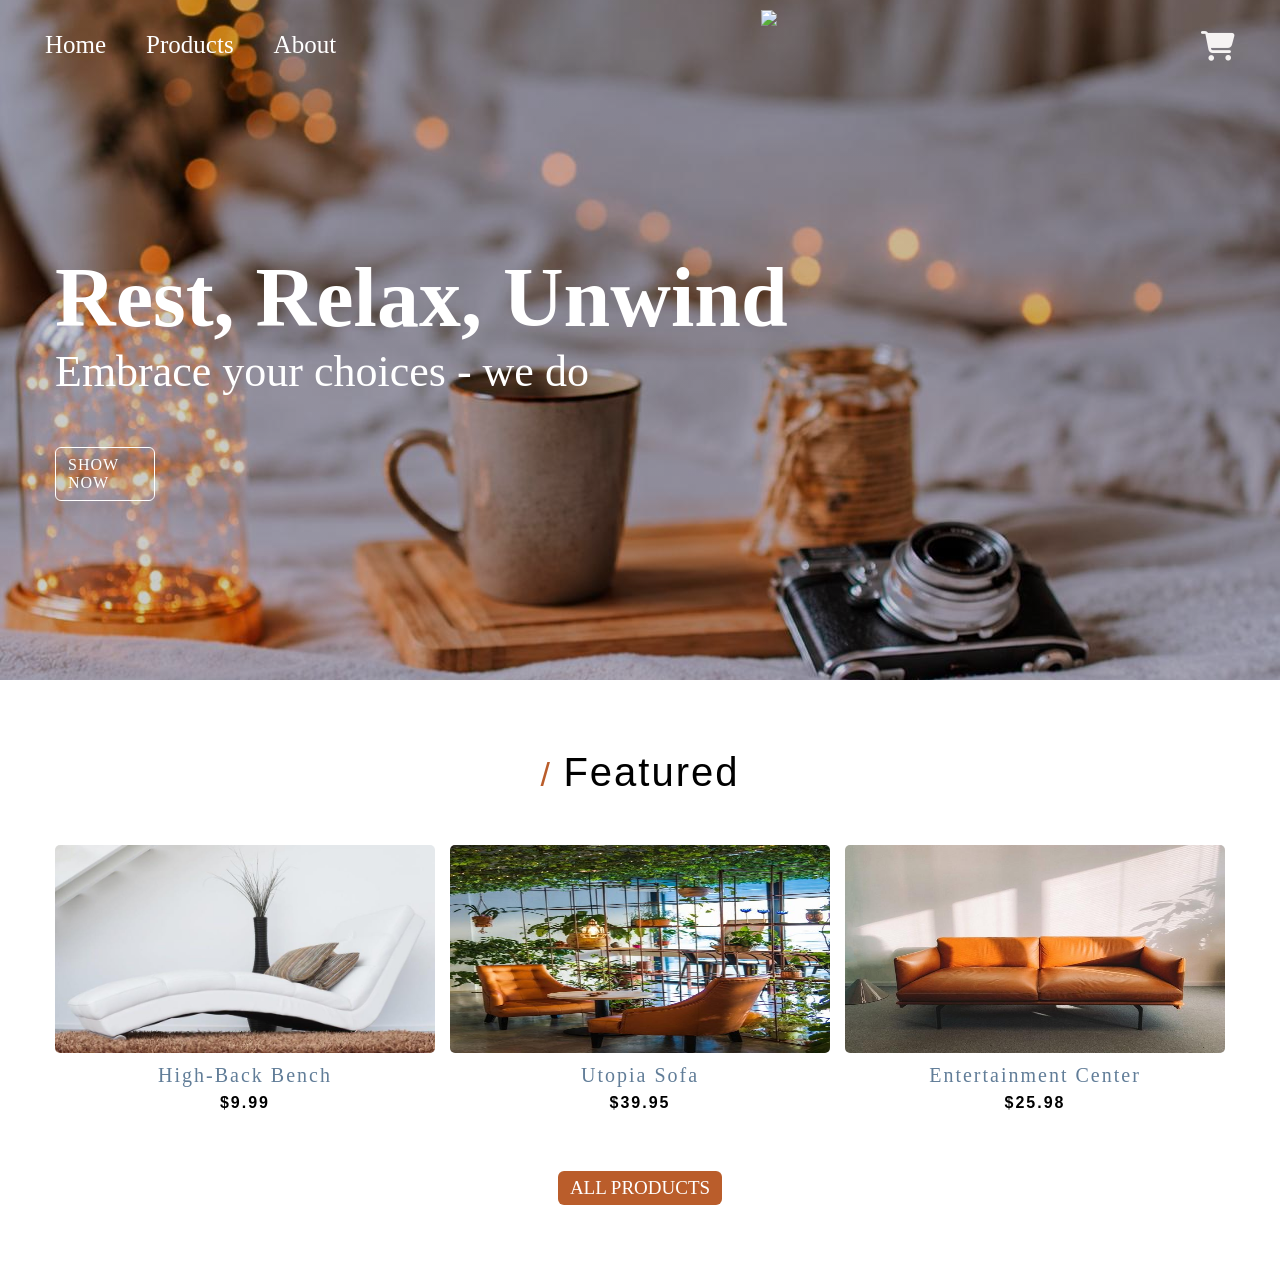
==== index.html @ 10253157 "Fix GitHub Pages" ====
<!DOCTYPE html>
<html lang="en">
<head>
    <meta charset="UTF-8">
    <meta name="viewport" content="width=device-width, initial-scale=1.0">
    <title>Home | Comfy</title>
   <link rel="stylesheet" href="./home.css">
   <link rel="stylesheet" href="https://cdnjs.cloudflare.com/ajax/libs/font-awesome/6.7.2/css/all.min.css">
</head>
<body>

    <!-- YOUR CART START  -->
     <!-- MAIN CART START HERE -->
     <div id="cart-overlay"></div>
     <div id="your-cart" >
        <i id="close-cart" class="fa-solid fa-xmark"></i>

        <h1 id="cart-title">Your Bag</h1>
     <!-- CART CONTAINER START  -->
         <div class="cart-container">

            <!-- PRODUCT CART START  -->
         <div class="product-cart">
            <!-- CARD HOLDER -->
            <div class="card-holder">
            </div> 
            <!-- CARD HOLDER ENDS -->
         </div>
         
           <!-- PRODUCT CART ENDS -->

           <!-- TOTAL DETAILS START  -->
        <div class="total">
            <h5>Total:$0</h5>
            <button id="check">CHECKOUT</button>
        </div>
            <!-- TOTAL DETAILS ENDS -->
     </div>
            <!-- CART CONATINER ENDS  -->
     </div>
    <!-- YOUR CART ENDS  -->

    <!-- HEADER -->
 <section class="banner">
        <!-- nav links -->
     <nav> 
         <ul>
             <li><a href="./index.html">Home</a></li>
            <li><a href="./products.html">Products</a></li>
            <li><a href="./about.html">About</a></li>
         </ul>

             <img src="./IMAGE/logo-white.svg" >
        <!-- add cart -->
        <div class="toggle-btn">

            <i id="icon" class="fa-solid fa-cart-shopping"></i>
            <span class="add-to-cart"></span>

        </div>
     </nav>      
     <div class="hero-container">
          
        <h1>Rest, Relax, Unwind</h1>
        <h3>Embrace your choices - we do</h3>
        <a href="./products.html">SHOW NOW</a>
     </div>
</section>

<!-- FEATURE SECTION START  -->
<section class="feature-section"> 
    <div class="title">
        <h1><span>/   </span>Featured</h1>
    </div> 
    <!-- FEATURE IMAGE START -->
    <section class="cards">
        <div class="box">
            <a id="hidden" href="">
                <i id="mag" class="fa-solid fa-magnifying-glass"></i>
            </a>
            
            <button class="add-item"  onclick="addToCart(this)"><i class="fa-solid fa-cart-shopping"></i></button>
            <img id="img" src="./images/18a5ca7a-4a4b-40fe-b93e-9c9b5dda049d.jpg">
            <p>High-Back Bench</p>
            <h4>$9.99</h4>
        </div>

        <div class="box">
            <a id="hidden" href="">
                <i id="mag" class="fa-solid fa-magnifying-glass"></i>
            </a> 
            <button class="add-item" type="button" aria-label="Add Utopia Sofa to cart" onclick="addToCart(this)"><i class="fa-solid fa-cart-shopping"></i></button>
            <img id="img" src="./images/2634ae1d-33b5-4786-87bf-69f774c6e778.jpg">
            <p>Utopia Sofa</p>
            <h4>$39.95</h4>
        </div>

        <div class="box">
            <a id="hidden" href="">
                <i id="mag" class="fa-solid fa-magnifying-glass"></i>
            </a>
            <button class="add-item" type="button" aria-label="Add Entertainment Center to cart" onclick="addToCart(this)"><i class="fa-solid fa-cart-shopping"></i></button>
            <img id="img" src="./images/b48bc074-48e8-4906-8eb5-55dd62059fb4.jpg">
            <p id="p">Entertainment Center</p>
            <h4 id="h4">$25.98</h4>
        </div>
    
    </section>
    <!-- FEATURE IMAGE ENDS  -->

     <a href="./products.html">ALL  PRODUCTS</a>

</section>
    
<script src="./home.js"></script>
</body>
</html>
---- home.css ----
*{
    box-sizing: border-box;
    margin: 0;
    padding: 0;
    color: black;
}
body{
    width: 100%;
    overflow-x: hidden;
    color: black;
}
/* YOUR CART START  */
#cart-overlay{
    position:fixed;
    inset:0;
    z-index:2;
    background:rgba(0, 0, 0, 0.45);
    opacity:0;
    visibility:hidden;
    pointer-events:none;
    transition:opacity 0.5s, visibility 0.5s;
}
#cart-overlay.active{
    opacity:1;
    visibility:visible;
    pointer-events:auto;
}
body.cart-open{
    overflow:hidden;
}
#your-cart{
    position: fixed;
    width:min(400px, 100vw);
    height:100%;
    top:0;
    right: -100%;
    background-color: aliceblue;
    transition: 0.5s;
    z-index: 3;
}

#your-cart.active{
    right: 0;
}
#close-cart{
    font-size: 35px;
    font-weight: 900px;
    padding: 20px;
}
#your-cart h1{
    font-size: 35px;
    font-weight: 900px;
    text-align: center;
    font-family:'Trebuchet MS', 'Lucida Sans Unicode', 'Lucida Grande', 'Lucida Sans', Arial, sans-serif;
    /* padding: 20px; */
}

/* CART CONTAINER START */
.cart-container{
    width:100%;
    height:100%;
    display: flex;
    flex-direction: column;
    align-items: center;
}
/* PRODUCT CART START  */
.product-cart{
    margin-top: 25px;
    width:calc(100% - 32px);
    max-height:600px;
    display: flex;
    flex-direction: column;
    overflow-y: auto;
}
/* CARD HOLDER START  */
.card-holder{
    margin-top: 10px;
    width:100%;
    display: flex;
    flex-direction: column;
    gap:12px;
}
.cart-item{
    width:100%;
    min-height:60px;
    display:flex;
    align-items:center;
    gap:12px;
}

/* CARD HOLDER ENDS  */

.image-cart {
    border-radius: 10px;
    width:75px;
    height:50px;
    margin-top: 5px;
}
.image-cart img{
    border-radius: 5px;
    width:75px;
    height:50px;
}
.cards-details{
    flex:1;
    min-width:0;
}
.cards-details h4{
    font-size: 16px;
    font-weight: 400;
    letter-spacing: 1.6px;
}
.cards-details p{
    font-size: 12px;
}
.cards-details button{
    text-align: center;
    border: none;
    background-color:aliceblue;
    margin-top: 5px;
    font-size: 12px;
}
/* PRODUCT CART ENDS */

/* VALUE START */
.value{
    width:40px;
    height:70px;
    flex:0 0 40px;
}
.value button{
    border: none;
    width: 20px;
    height: 20px;
    font-size: 15.6px;
    background-color: aliceblue;  
}
.value p{
    font-size: 17px;
    width: 20px;
    height: 20px;
    display: flex;
    justify-content: center;
}
.value i{
    font-size: 15px;
}
/* VALUE ENDS */

/* TOTAL DETAILS START */
.cart-container h5{
    margin-top: 25px;
    color:red;
    font-size: 30px;
    letter-spacing: 2px;
    text-align: center;
    font-family:'Trebuchet MS', 'Lucida Sans Unicode', 'Lucida Grande', 'Lucida Sans', Arial, sans-serif;
}
.cart-container #check{
    border: none;
    margin-top: 15px;
    width: 276px;
    height: 29px;
    background-color: rgb(186,93,43);
    color:white;
}
/* TOTAL DETAILS START */

/* CART CONTAINER ENDS */

/* YOUR CART ENDS */
.banner{
    width:100%;
    height:680px;
    padding: 10px;
    display: flex;
    align-items: center;
    flex-direction: column;
    background-image:
        linear-gradient(rgba(0, 0, 0, 0.2), rgba(0, 0, 0, 0.2)),
        url(./images/911af168-8ce4-4bab-848f-d136a46c5df2.jpg);
    background-repeat: no-repeat;
    background-size: cover;
    background-position: center;
}
/* HEADER START HERE */
nav{
    width:100%;
    max-width:1230px;
    height:70px;
    display: flex;
    justify-content: space-between;
}
ul{
    padding: 20px;
    display: flex;
    justify-content: center; 
    align-items: center;
    list-style: none;
    font-size: 25px;
    color:white;
    gap:40px;
}
.banner a{
    text-decoration: none;
    color: white;
}
.banner  a:hover{
    color:rgb(185, 90, 44);
}
nav img{
    margin: 0;
}
.toggle-btn{
    position: relative;
    color:white;
    padding: 20px;
    font-size: 30px;
}
/* ADD TO CART START HERE */
#icon{
    z-index: 0;
    color:rgb(246, 243, 243);
}
.add-to-cart{
    position: absolute;
    top: 8px;
    right: 8px;
    z-index: 2;
    min-width: 20px;
    height: 20px;
    padding: 0 4px;
    border-radius: 999px;
    background-color: orange;
    visibility: hidden;
    display: flex;
    align-items: center;
    justify-content: center;
    color: white;
    font-size: 12px;
    font-weight: bold;
    box-sizing: border-box;
}
/* ADD TO CART START ENDS */

/* HEADER ENDS */

/* MIDDLE PART START */
.hero-container{
    width:100%;
    max-width:1170px;
    height:720px;
    display: flex;
    flex-direction: column;
    justify-content: center;
}
.hero-container h1{
    font-size: 84px;
    font-weight: 700;
    color:white;
    font-family: "Kaushan Script", cursive;
}
.hero-container h3{
    font-size: 44px;
    font-weight:400;
    color:white;
}

.hero-container a{
    border: 1px solid;
    border-radius: 6px;
    width: 100px;
    padding: 0.5rem 0.75rem;
    margin-top: 50px;
    font-size: 16px;
    letter-spacing: 1px;
    /* font-weight: bold; */
    text-decoration: none;
    color:white;
}
.hero-container a:hover{
    background-color: white;
    color:rgb(218,130,82);
}
/* MIDDLE PART ENDS */

/* FEATURE-SECTION START */

.feature-section{
    width: 100%;
    height:592px;
    display: flex;
    flex-direction: column;
    align-items: center;
    gap:50px;
}

.title  h1{
   font-family: -apple-system, BlinkMacSystemFont, "Segoe UI", Roboto, Oxygen, Ubuntu, Cantarell, "Open Sans", "Helvetica Neue", sans-serif;
   font-size: 40px;
   font-weight: 500;
   margin-top: 70px;
   letter-spacing: 2px;
}

.feature-section span{
   font-size: 34px;
   font-weight: 500;
   color: rgb(186,93,43);
}

.cards{
    width:calc(100% - 32px);
    max-width:1170px;
    height:276px;
    display: flex;
    gap:15px;
}
.cards .box{
    flex:1 1 0;
    min-width:0;
    height:208px;
}
.cards .box > img{
    border-radius: 5px;
    width: 100%;
    height:208px;
    margin-right:0;
}
.box p{
    font-size: 20px;
    letter-spacing: 2px;
    color: rgb(97, 125, 152);
    text-align: center;
    padding: 7px;
}
.box h4{
    font-size: 16px;
    text-align: center;
    letter-spacing: 2px;
    font-family: -apple-system, BlinkMacSystemFont, "Segoe UI", Roboto, Oxygen, Ubuntu, Cantarell, "Open Sans", "Helvetica Neue", sans-serif;
}
/* lINK EDITING START */
.feature-section a{
    border-radius: 6px;
    text-decoration: none;
     background-color: rgb(186,93,43);
    color:white;
    font-size: 19px;
    padding:0.375rem 0.75rem;
}
.feature-section a:hover{
    color:black;
    background-color: rgb(218,130,82);
}
/* FEATURE-SECTION ENDS*/



.box #hidden{
    display: flex;
    align-items: center;
    justify-content: center;
    border-radius: 25px;
    position: absolute;
    z-index:2;
    top: 80px;
    right: 200px;
    background-color: rgb(218,130,82);
    box-sizing: border-box;
    width: 36px;
    height: 36px;
    opacity: 0;
    transition: opacity 0.2s ease;
}
 #mag{
    font-size: 16px !important;
    color: rgb(249, 248, 251);
}

.box{
    position:relative;
}
.add-item{
    border: none;
    position: absolute;
    border-radius: 25px;
    background-color: rgb(218,130,82);
    width: 36px;
    height: 36px;
    top: 80px;
    right: 130px;
    opacity: 0;
}
.add-item i{
    color: white;
    font-size: 15px;
}

.box:hover #hidden{
    opacity: 1;
}
.box:hover .add-item{
    opacity: 1;
}

@media (max-width: 700px){
    nav{
        height:auto;
        align-items:center;
    }

    ul{
        gap:16px;
        padding:12px 4px;
        font-size:16px;
    }

    nav img{
        display:none;
    }

    .toggle-btn{
        padding:12px 4px;
        font-size:24px;
    }

    .hero-container{
        height:calc(100% - 70px);
        padding:0 12px;
    }

    .hero-container h1{
        font-size:clamp(42px, 10vw, 64px);
    }

    .hero-container h3{
        font-size:clamp(24px, 6vw, 36px);
    }

    .feature-section{
        height:auto;
        padding-bottom:40px;
        gap:32px;
    }

    .title h1{
        margin-top:40px;
        font-size:32px;
    }

    .cards{
        height:auto;
        flex-direction:column;
        gap:24px;
    }

    .cards .box{
        flex:none;
        width:100%;
        height:auto;
    }

    .cards .box > img{
        height:auto;
        aspect-ratio:379 / 208;
        object-fit:cover;
    }

    .box #hidden,
    .add-item{
        top:calc((100vw - 32px) * 0.275);
    }

    .box #hidden{
        right:calc(50% - 22px);
    }

    .add-item{
        right:calc(50% - 68px);
    }
}
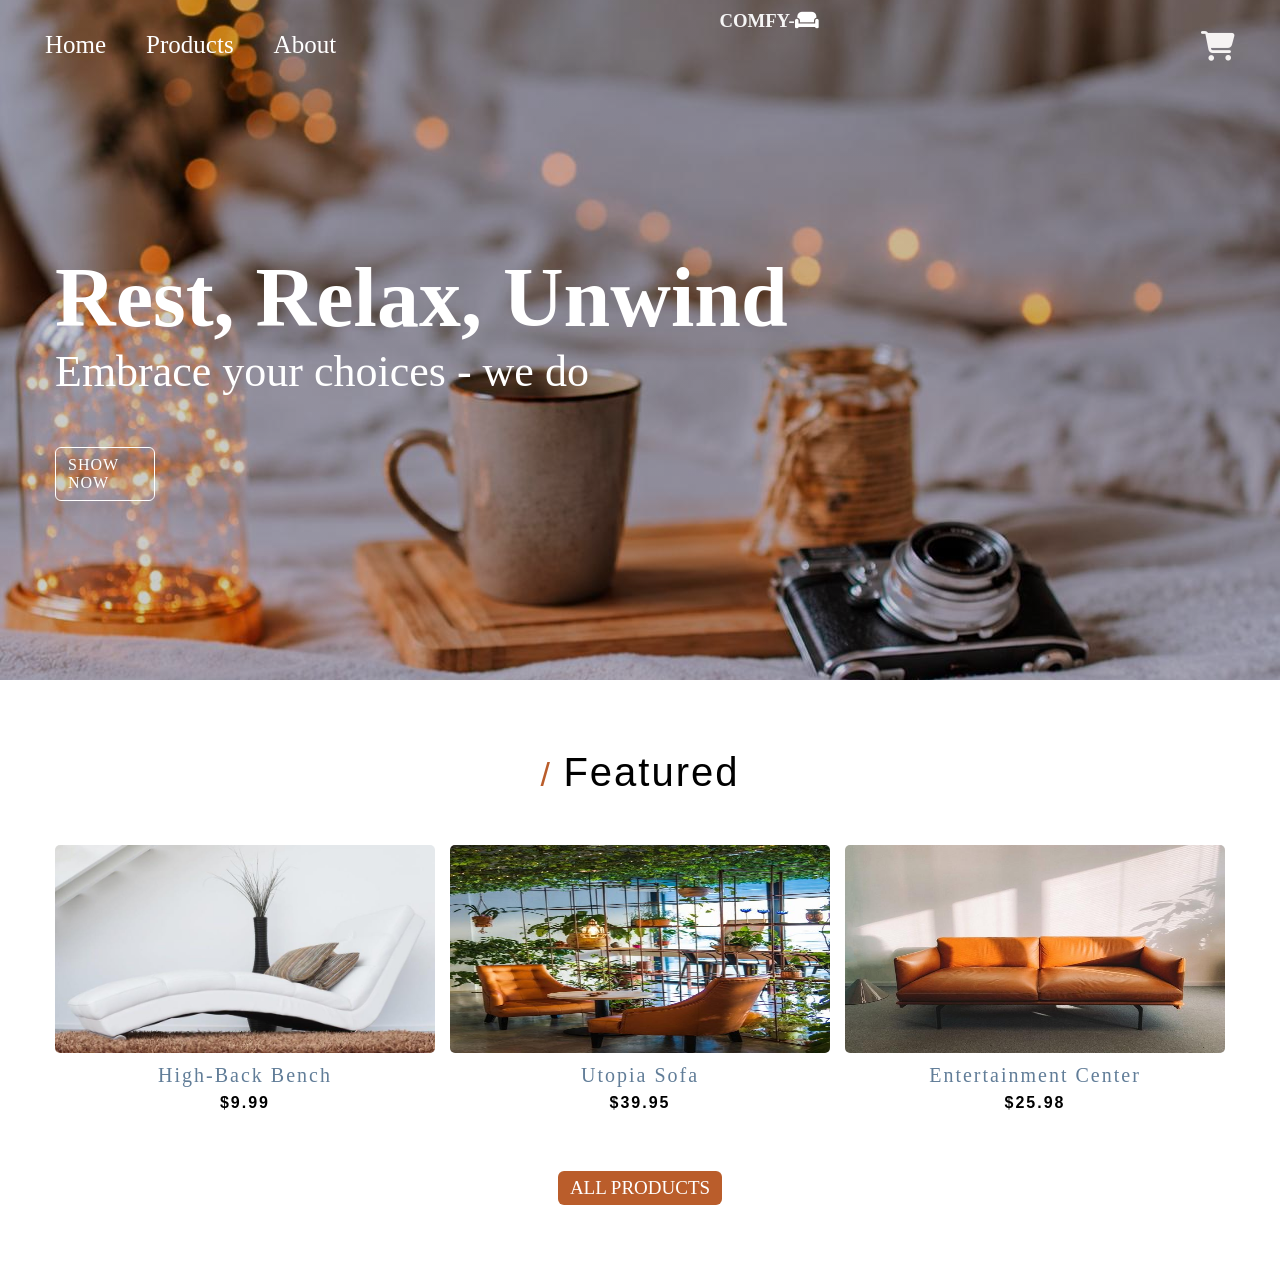
==== commit bede77ca: "Fix GitHub Pages" ====
--- a/index.html
+++ b/index.html
@@ -5,7 +5,8 @@
     <meta name="viewport" content="width=device-width, initial-scale=1.0">
     <title>Home | Comfy</title>
    <link rel="stylesheet" href="./home.css">
-   <link rel="stylesheet" href="https://cdnjs.cloudflare.com/ajax/libs/font-awesome/6.7.2/css/all.min.css">
+    <link rel="stylesheet" href="https://cdnjs.cloudflare.com/ajax/libs/font-awesome/6.5.2/css/all.min.css"
+    crossorigin="anonymous" referrerpolicy="no-referrer" />
 </head>
 <body>
 
@@ -50,7 +51,7 @@
             <li><a href="./about.html">About</a></li>
          </ul>
 
-             <img src="./IMAGE/logo-white.svg" >
+             <h3 style="color: whitesmoke;">COMFY-<i style="color: white;" class="fa-solid fa-couch"></i> </h3>
         <!-- add cart -->
         <div class="toggle-btn">
 
